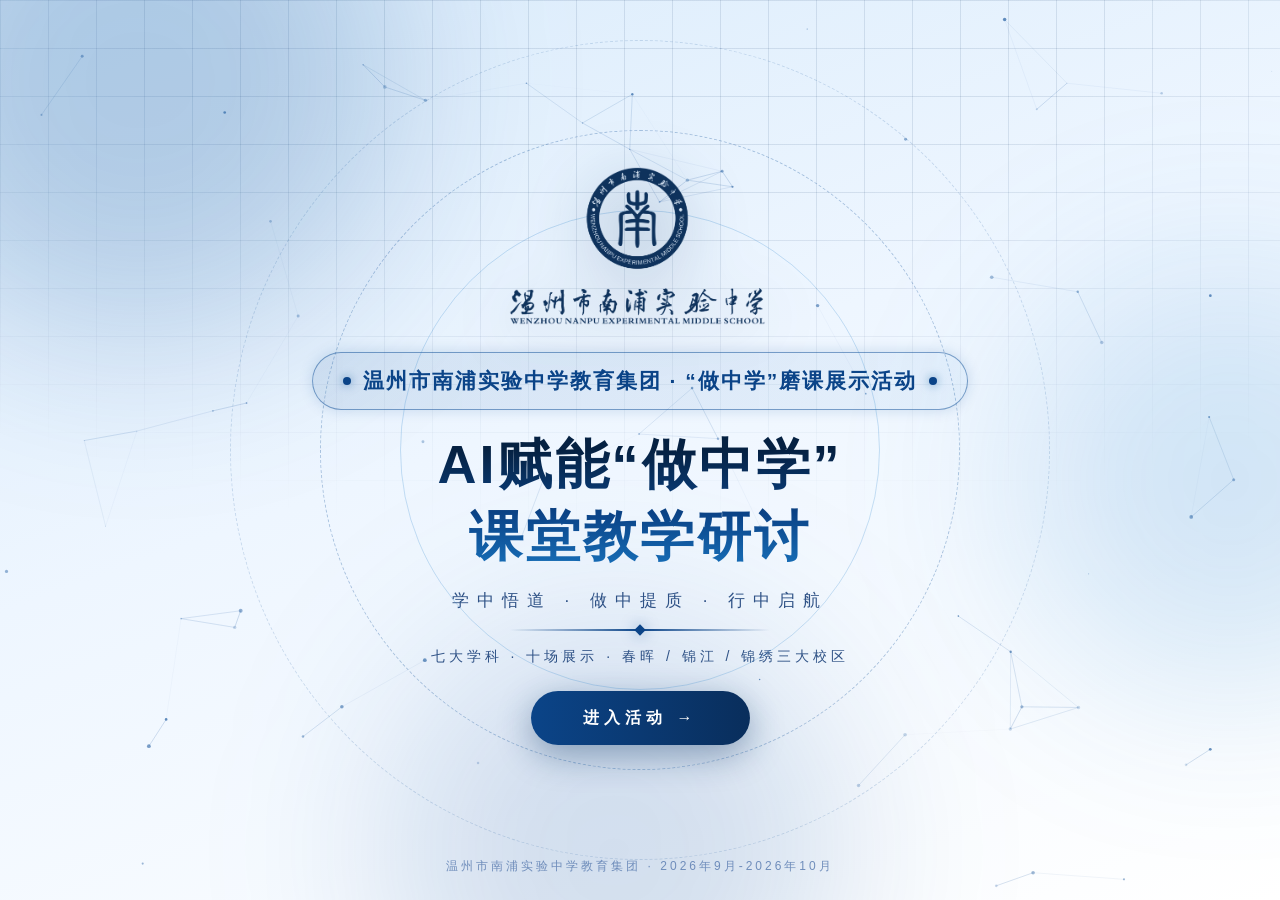
==== WZNP/index.html @ 7d2268b5 "Test v1.0" ====
<!DOCTYPE html>
<html lang="zh-CN">
<head>
<meta charset="UTF-8">
<meta name="viewport" content="width=device-width, initial-scale=1.0">
<title>AI赋能“做中学”课堂教学研讨 —— 温州市南浦实验中学教育集团磨课展示活动</title>
<link rel="stylesheet" href="css/style.css">
</head>
<body>
<div class="bg-grid"></div>
<div class="glow g1"></div><div class="glow g2"></div><div class="glow g3"></div>
<canvas id="particles"></canvas>

<div class="cover">
  <div class="ring r1"></div>
  <div class="ring r2"></div>
  <div class="ring r3"></div>

  <img src="images/logo.png" alt="温州市南浦实验中学" class="cover-logo">
  <div class="cover-badge"><span class="dot"></span>温州市南浦实验中学教育集团 · “做中学”磨课展示活动<span class="dot"></span></div>
  <div class="cover-title">AI赋能“做中学”<br>课堂教学研讨</div>
  <div class="cover-sub">学中悟道 · 做中提质 · 行中启航</div>
  <div class="cover-line"></div>
  <div class="cover-org">七大学科 · 十场展示 · 春晖 / 锦江 / 锦绣三大校区</div>
  <a class="cover-btn" href="zhuzhi.html">进入活动<span class="arrow">→</span></a>
  <div class="cover-foot">温州市南浦实验中学教育集团 · 2026年9月-2026年10月</div>
</div>

<script src="js/common.js"></script>
</body>
</html>
---- WZNP/css/style.css ----
:root{
  --bg:#e6f1fd;
  --card:rgba(255,255,255,.92);
  --card-border:rgba(10,52,100,.30);
  --ink:#052142;
  --muted:#4c6c9a;
  --accent:#0b4488;
  --blue:#092e5c;
  --cyan:#1873bd;
}
*{margin:0;padding:0;box-sizing:border-box;}
html,body{height:100%;}
body{
  font-family:"PingFang SC","Microsoft YaHei","Segoe UI",sans-serif;
  background:linear-gradient(160deg,#d9ebfb 0%,#eef6ff 45%,#ffffff 100%);
  color:var(--ink);
  overflow:hidden;
  line-height:1.6;
}
a{text-decoration:none;}

/* ---------- 背景层（蓝白科技感） ---------- */
.bg-grid{
  position:fixed;inset:0;z-index:0;pointer-events:none;
  background-image:
    linear-gradient(rgba(10,52,100,.11) 1px,transparent 1px),
    linear-gradient(90deg,rgba(10,52,100,.11) 1px,transparent 1px);
  background-size:48px 48px;
  mask-image:radial-gradient(ellipse 90% 60% at 50% 0%,#000 40%,transparent 100%);
  -webkit-mask-image:radial-gradient(ellipse 90% 60% at 50% 0%,#000 40%,transparent 100%);
}
.glow{position:fixed;border-radius:50%;filter:blur(90px);z-index:0;pointer-events:none;}
.glow.g1{width:520px;height:520px;background:rgba(13,77,150,.22);top:-180px;left:-120px;}
.glow.g2{width:420px;height:420px;background:rgba(29,124,201,.16);top:30%;right:-160px;}
.glow.g3{width:460px;height:460px;background:rgba(13,77,150,.16);bottom:-180px;left:30%;}
#particles{position:fixed;inset:0;z-index:0;pointer-events:none;}

/* ---------- 吸顶导航 ---------- */
.topbar{
  position:fixed;top:0;left:0;right:0;z-index:50;
  display:flex;align-items:center;gap:20px;padding:0 26px;height:54px;
  background:rgba(255,255,255,.85);backdrop-filter:blur(14px);
  border-bottom:1px solid rgba(10,52,100,.16);
  box-shadow:0 2px 18px rgba(10,52,100,.08);
}
.logo{display:flex;align-items:center;gap:10px;color:var(--ink);font-size:15px;font-weight:700;letter-spacing:2px;white-space:nowrap;}
.logo em{font-style:normal;font-size:12px;color:var(--muted);font-weight:400;}
.logo-dot{width:9px;height:9px;flex:none;background:linear-gradient(135deg,#1873bd,var(--blue));border-radius:2px;box-shadow:0 0 10px rgba(13,77,150,.5);transform:rotate(45deg);animation:pulse 1.6s infinite;}
@keyframes pulse{0%,100%{opacity:1}50%{opacity:.35}}
.nav-links{margin-left:auto;display:flex;gap:4px;overflow-x:auto;scrollbar-width:none;}
.nav-links::-webkit-scrollbar{display:none;}
.nav-links a{
  padding:5px 13px;border-radius:8px;font-size:13.5px;color:#3a5f95;
  letter-spacing:1px;white-space:nowrap;transition:.2s;
}
.nav-links a:hover{color:var(--accent);background:rgba(13,77,150,.08);}
.nav-links a.on{
  color:#fff;font-weight:700;
  background:linear-gradient(90deg,var(--accent),var(--blue));
  box-shadow:0 4px 14px rgba(10,52,100,.35);
}

/* ---------- 一屏页面骨架 ---------- */
.screen{
  position:relative;z-index:2;height:100vh;
  display:flex;flex-direction:column;
  max-width:1280px;width:100%;margin:0 auto;
  padding:70px 26px 18px;
}

/* 学科页头 */
.sub-head{display:flex;align-items:center;gap:16px;margin-bottom:14px;animation:fadeUp .5s ease;}
.sub-icon{
  width:52px;height:52px;flex:none;border-radius:14px;
  display:flex;align-items:center;justify-content:center;
  font-size:24px;font-weight:800;color:#fff;
  background:linear-gradient(135deg,#1873bd,var(--blue));
  box-shadow:0 8px 24px rgba(10,52,100,.35);
}
.sub-info h1{font-size:25px;letter-spacing:3px;color:#052142;line-height:1.3;}
.sub-info h1 span{
  font-size:13px;letter-spacing:2px;font-weight:400;
  background:linear-gradient(90deg,#0b4488,#092e5c);
  -webkit-background-clip:text;background-clip:text;-webkit-text-fill-color:transparent;
  margin-left:10px;
}
.sub-info p{font-size:13px;color:var(--muted);margin-top:2px;}
.sub-info p b{color:var(--accent);font-weight:600;}

/* 学科横幅 */
.s-banner{
  margin-bottom:12px;padding:10px 18px;border-radius:10px;text-align:center;
  background:linear-gradient(90deg,rgba(13,77,150,.17),rgba(29,124,201,.08),rgba(13,77,150,.17));
  border:1px solid rgba(13,77,150,.38);font-size:14.5px;font-weight:700;
  letter-spacing:3px;color:#092e5c;animation:fadeUp .5s ease;
}

/* 日程列 */
.sessions{flex:1;display:flex;gap:18px;min-height:0;animation:fadeUp .6s ease;}
.sessions.single{max-width:900px;margin:0 auto;width:100%;}
.s-col{flex:1;display:flex;flex-direction:column;min-width:0;min-height:0;}
.s-col-head{
  padding:9px 16px;border-radius:10px;margin-bottom:10px;
  background:linear-gradient(90deg,rgba(13,77,150,.17),rgba(29,124,201,.04));
  border-left:3px solid #0b4488;
  display:flex;flex-wrap:wrap;align-items:center;gap:6px 10px;
}
.s-col-head .date{font-size:15px;font-weight:700;color:#052142;letter-spacing:1px;}
.s-col-head .tag{
  padding:2px 10px;border-radius:999px;font-size:11px;letter-spacing:2px;
  background:rgba(13,77,150,.10);color:var(--accent);border:1px solid rgba(13,77,150,.30);
}
.s-col-head .loc{margin-left:auto;font-size:12px;color:var(--muted);}
.s-col-head .loc b{color:var(--accent);font-weight:600;}

.s-list{flex:1;display:flex;flex-direction:column;gap:8px;min-height:0;}
.s-item{
  flex:1;min-height:0;overflow:hidden;
  background:var(--card);border:1px solid var(--card-border);border-radius:10px;
  padding:8px 15px;display:flex;flex-direction:column;justify-content:center;
  box-shadow:0 2px 10px rgba(10,52,100,.10);
  transition:border-color .25s, box-shadow .25s, transform .25s;
}
.s-item:hover{
  border-color:rgba(13,77,150,.5);
  box-shadow:0 8px 24px rgba(10,52,100,.18);
  transform:translateY(-2px);
}
.s-top{display:flex;flex-wrap:wrap;align-items:center;gap:8px;}
.s-time{font-family:"Consolas","DIN Alternate",monospace;font-weight:700;color:var(--accent);font-size:13px;letter-spacing:.5px;}
.s-tag{
  font-size:11px;padding:1px 9px;border-radius:4px;letter-spacing:2px;
  background:linear-gradient(90deg,rgba(13,77,150,.17),rgba(29,124,201,.12));
  border:1px solid rgba(13,77,150,.38);color:#092e5c;
}
.s-title{font-size:13.5px;color:#052142;font-weight:600;margin-top:3px;line-height:1.45;}
.s-meta{font-size:12px;color:var(--muted);margin-top:2px;}
.s-meta b{color:var(--accent);font-weight:600;}
.s-line{display:flex;flex-wrap:wrap;align-items:baseline;gap:8px;margin-top:3px;}
.s-line .st{font-size:13px;color:#052142;font-weight:600;}
.s-line .sp{font-size:12px;color:var(--muted);white-space:nowrap;}
.s-line .sp b{color:var(--accent);font-weight:600;}

/* 页底导航 */
.page-nav{display:flex;justify-content:space-between;gap:12px;margin-top:14px;animation:fadeUp .7s ease;}
.btn{
  padding:9px 24px;border-radius:999px;font-size:13.5px;letter-spacing:2px;
  border:1px solid rgba(13,77,150,.50);color:var(--accent);
  background:rgba(255,255,255,.9);transition:.25s;white-space:nowrap;
}
.btn:hover{
  border-color:var(--accent);color:#fff;
  background:linear-gradient(90deg,#0b4488,#092e5c);
  box-shadow:0 6px 20px rgba(10,52,100,.35);transform:translateY(-2px);
}
.btn.primary{
  color:#fff;font-weight:700;
  background:linear-gradient(90deg,var(--accent),var(--blue));
  border-color:transparent;box-shadow:0 6px 20px rgba(10,52,100,.35);
}
.btn.primary:hover{filter:brightness(1.08);box-shadow:0 10px 28px rgba(10,52,100,.5);}

@keyframes fadeUp{from{opacity:0;transform:translateY(14px)}to{opacity:1;transform:none}}

/* ---------- 封面页 ---------- */
.cover{
  position:relative;z-index:2;height:100vh;
  display:flex;flex-direction:column;align-items:center;justify-content:center;
  text-align:center;padding:24px;
}
.cover-logo{
  width:min(340px,34vh);height:auto;object-fit:contain;margin-bottom:16px;
  filter:drop-shadow(0 12px 30px rgba(10,52,100,.35));
  animation:fadeUp .5s ease;
}
.ring{position:absolute;border-radius:50%;pointer-events:none;}
.r1{width:640px;height:640px;border:1px dashed rgba(13,77,150,.30);animation:spin 40s linear infinite;}
.r2{width:480px;height:480px;border:1px solid rgba(29,124,201,.22);animation:spin 30s linear infinite reverse;}
.r3{width:820px;height:820px;border:1px dashed rgba(13,77,150,.17);animation:spin 70s linear infinite;}
@keyframes spin{to{transform:rotate(360deg)}}
.cover-badge{
  display:inline-flex;align-items:center;gap:12px;
  padding:11px 30px;border-radius:999px;
  border:1px solid rgba(13,77,150,.50);
  background:linear-gradient(90deg,rgba(13,77,150,.10),rgba(29,124,201,.06));
  font-size:21px;font-weight:700;letter-spacing:2px;color:var(--accent);
  box-shadow:0 0 14px rgba(13,77,150,.17);
  margin-bottom:18px;animation:fadeUp .6s ease;
}
.cover-badge .dot{width:8px;height:8px;border-radius:50%;background:#0b4488;box-shadow:0 0 10px rgba(13,77,150,.6);animation:pulse 1.6s infinite;}
.cover-title{
  font-size:clamp(30px,5.4vw,54px);font-weight:800;letter-spacing:3px;line-height:1.35;
  background:linear-gradient(180deg,#052142 15%,#0b4488 60%,#1873bd 100%);
  -webkit-background-clip:text;background-clip:text;-webkit-text-fill-color:transparent;
  animation:fadeUp .7s ease;
}
.cover-sub{font-size:clamp(13px,1.8vw,17px);color:#2f5286;letter-spacing:8px;margin-top:14px;animation:fadeUp .8s ease;}
.cover-line{
  width:260px;height:2px;margin:14px auto;
  background:linear-gradient(90deg,transparent,#0b4488,transparent);position:relative;
  animation:fadeUp .9s ease;
}
.cover-line::after{content:"";position:absolute;left:50%;top:-3px;width:8px;height:8px;transform:translateX(-50%) rotate(45deg);background:#0b4488;box-shadow:0 0 14px rgba(13,77,150,.5);}
.cover-org{font-size:14px;color:#2f5286;letter-spacing:4px;animation:fadeUp 1s ease;}
.cover-btn{
  margin-top:24px;padding:14px 52px;border-radius:999px;
  font-size:16px;font-weight:700;letter-spacing:5px;color:#fff;
  background:linear-gradient(90deg,#0b4488,#092e5c);
  box-shadow:0 10px 34px rgba(10,52,100,.4);
  transition:.3s;animation:fadeUp 1.1s ease;
  display:inline-flex;align-items:center;gap:10px;
}
.cover-btn:hover{transform:translateY(-3px) scale(1.03);box-shadow:0 16px 46px rgba(10,52,100,.55);}
.cover-btn .arrow{animation:nudge 1.4s infinite;}
@keyframes nudge{0%,100%{transform:translateX(0)}50%{transform:translateX(5px)}}
.cover-foot{
  position:absolute;bottom:24px;left:0;right:0;text-align:center;
  font-size:12px;color:#6f8dbb;letter-spacing:3px;
  animation:fadeUp 1.2s ease;
}

/* ---------- 学科导航页 ---------- */
.menu-head{display:flex;flex-wrap:wrap;align-items:flex-end;gap:14px 24px;margin-bottom:16px;animation:fadeUp .5s ease;}
.menu-head h1{font-size:24px;letter-spacing:3px;color:#052142;}
.menu-head h1 em{font-style:normal;
  background:linear-gradient(90deg,#0b4488,#092e5c);
  -webkit-background-clip:text;background-clip:text;-webkit-text-fill-color:transparent;}
.menu-stats{margin-left:auto;display:flex;gap:10px;flex-wrap:wrap;}
.mstat{
  padding:6px 16px;border-radius:10px;text-align:center;
  background:var(--card);border:1px solid var(--card-border);
  box-shadow:0 2px 10px rgba(10,52,100,.10);
}
.mstat .n{font-size:18px;font-weight:800;color:var(--accent);font-family:"Consolas",monospace;}
.mstat .l{font-size:10.5px;color:var(--muted);letter-spacing:2px;}
.menu-grid{
  flex:1;display:grid;gap:14px;min-height:0;
  grid-template-columns:repeat(4,1fr);grid-auto-rows:1fr;
  animation:fadeUp .6s ease;
}
.mcard{
  position:relative;display:flex;flex-direction:column;justify-content:center;gap:8px;
  background:var(--card);border:1px solid var(--card-border);border-radius:14px;
  padding:18px 20px;color:var(--ink);
  box-shadow:0 2px 10px rgba(10,52,100,.10);
  transition:transform .25s, border-color .25s, box-shadow .25s;
  overflow:hidden;
}
.mcard::after{
  content:"";position:absolute;top:0;left:0;right:0;height:2px;
  background:linear-gradient(90deg,transparent,#0b4488,transparent);opacity:0;transition:.25s;
}
.mcard:hover{transform:translateY(-4px);border-color:rgba(13,77,150,.45);box-shadow:0 14px 34px rgba(10,52,100,.18);}
.mcard:hover::after{opacity:1;}
.mcard .mi{
  width:44px;height:44px;border-radius:12px;display:flex;align-items:center;justify-content:center;
  font-size:20px;font-weight:800;color:#fff;
  background:linear-gradient(135deg,#1873bd,var(--blue));
  box-shadow:0 6px 16px rgba(10,52,100,.35);
}
.mcard h3{font-size:16px;letter-spacing:2px;color:#052142;}
.mcard .mline{font-size:12px;color:var(--muted);line-height:1.6;}
.mcard .mline b{color:var(--accent);font-weight:600;}
.mcard .go{font-size:12px;color:var(--accent);letter-spacing:2px;}
.mcard.info{border-style:dashed;background:rgba(13,77,150,.04);}
.mcard.info .kw{font-size:13.5px;color:#33507b;line-height:1.9;letter-spacing:1px;}
.mcard.info .kw span{color:var(--accent);font-weight:700;}

/* ---------- 响应式 ---------- */
@media (max-height:800px){
  .cover-logo{width:min(260px,28vh);height:auto;margin-bottom:12px;}
  .cover-badge{font-size:17px;padding:9px 24px;letter-spacing:1.5px;}
  .cover-title{font-size:clamp(24px,4.6vw,44px);}
  .sub-info h1{font-size:21px;}
  .sub-icon{width:44px;height:44px;font-size:20px;}
  .s-title,.s-line .st{font-size:12.5px;}
  .s-meta,.s-line .sp,.s-col-head .loc{font-size:11.5px;}
  .screen{padding-top:64px;}
}
@media (max-width:860px){
  .menu-grid{grid-template-columns:repeat(2,1fr);}
  .sessions{flex-direction:column;overflow-y:auto;}
  .logo em{display:none;}
}
@media (max-width:640px){
  body{overflow:auto;}
  .screen,.cover{height:auto;min-height:100vh;}
  .sessions.single{max-width:100%;}
  .menu-grid{grid-auto-rows:minmax(130px,auto);}
  .page-nav{flex-direction:column;}
  .btn{text-align:center;}
  .cover-logo{width:min(220px,55vw);height:auto;}
  .cover-badge{font-size:15px;padding:9px 18px;letter-spacing:1px;}
}

/* ---------- 活动主旨页（简洁大气 · 左对齐） ---------- */
.z-wrap{
  max-width:960px;width:100%;margin:0 auto;flex:1;min-height:0;
  display:flex;flex-direction:column;justify-content:center;gap:28px;
  animation:fadeUp .6s ease;overflow:hidden;
}
.z-label{
  display:flex;align-items:center;gap:12px;
  font-size:13px;letter-spacing:4px;color:var(--accent);font-weight:600;
}
.z-label::before{content:"";width:26px;height:2px;background:var(--accent);}
.z-theme{
  font-size:clamp(24px,3.4vw,34px);font-weight:800;letter-spacing:3px;
  color:#052142;line-height:1.45;margin-top:6px;
}
.z-text{max-width:840px;}
.z-text p{color:#33497c;font-size:15px;line-height:2;text-align:justify;text-indent:2em;}
.z-text p b{color:var(--accent);font-weight:600;}
.z-kws{display:flex;gap:40px;flex-wrap:wrap;}
.z-item{border-left:2px solid rgba(13,77,150,.50);padding-left:16px;}
.z-item .no{font-size:12px;letter-spacing:3px;color:var(--accent);font-family:"Consolas",monospace;}
.z-item .t{font-size:19px;font-weight:800;letter-spacing:2px;color:#052142;margin:2px 0;}
.z-item .t span{color:var(--accent);}
.z-item .d{font-size:12px;color:var(--muted);letter-spacing:1px;}
.z-foot{color:var(--muted);font-size:13px;letter-spacing:2px;}
@media (max-width:640px){.z-kws{flex-direction:column;gap:18px;}}
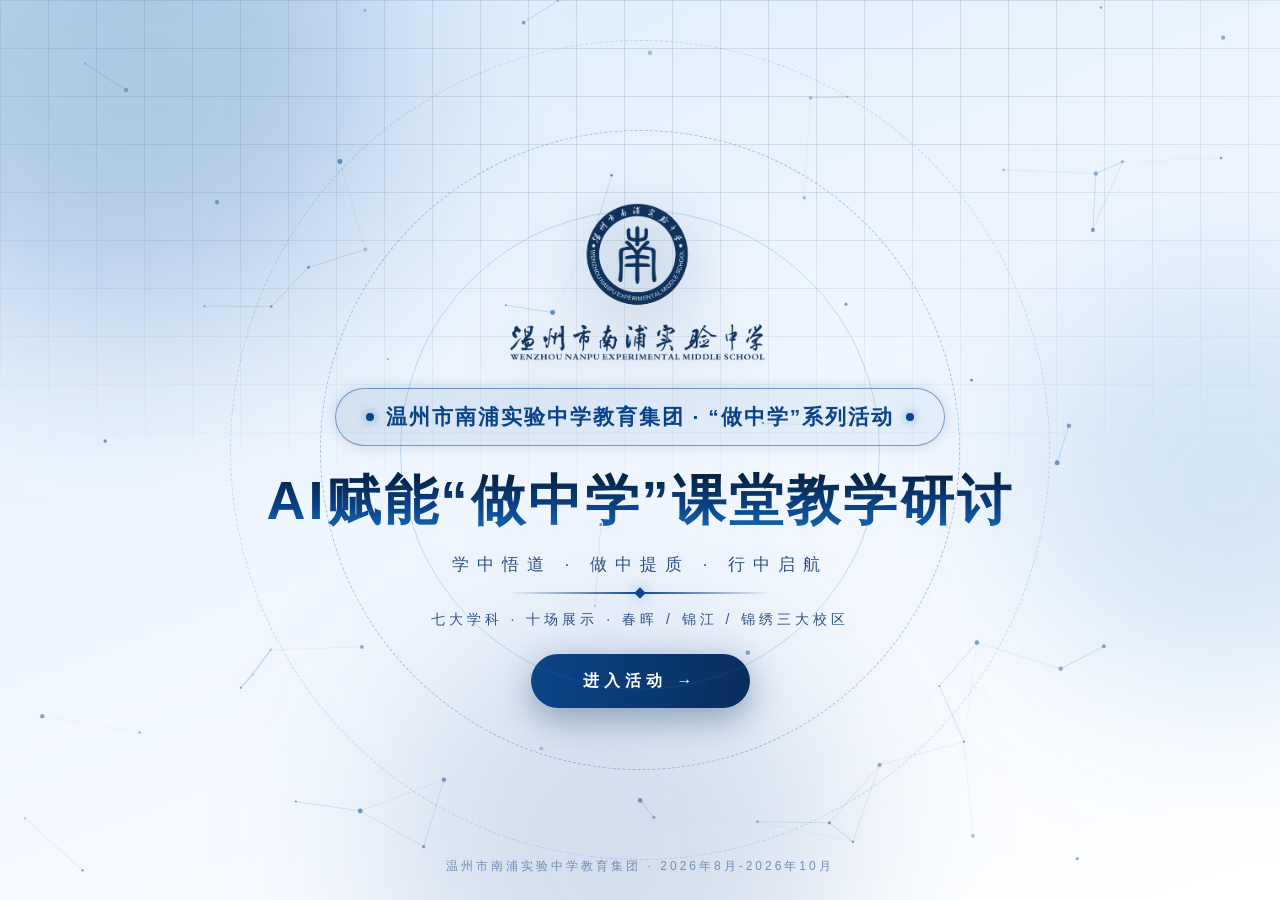
==== commit 63f952bf: "WZNP v2.0" ====
--- a/WZNP/index.html
+++ b/WZNP/index.html
@@ -3,7 +3,7 @@
 <head>
 <meta charset="UTF-8">
 <meta name="viewport" content="width=device-width, initial-scale=1.0">
-<title>AI赋能“做中学”课堂教学研讨 —— 温州市南浦实验中学教育集团磨课展示活动</title>
+<title>温州市南浦实验中学教育集团 · “做中学”系列活动</title>
 <link rel="stylesheet" href="css/style.css">
 </head>
 <body>
@@ -12,18 +12,15 @@
 <canvas id="particles"></canvas>
 
 <div class="cover">
-  <div class="ring r1"></div>
-  <div class="ring r2"></div>
-  <div class="ring r3"></div>
-
+  <div class="ring r1"></div><div class="ring r2"></div><div class="ring r3"></div>
   <img src="images/logo.png" alt="温州市南浦实验中学" class="cover-logo">
-  <div class="cover-badge"><span class="dot"></span>温州市南浦实验中学教育集团 · “做中学”磨课展示活动<span class="dot"></span></div>
-  <div class="cover-title">AI赋能“做中学”<br>课堂教学研讨</div>
-  <div class="cover-sub">学中悟道 · 做中提质 · 行中启航</div>
+  <div class="cover-badge"><span class="dot"></span>温州市南浦实验中学教育集团 · “做中学”系列活动<span class="dot"></span></div>
+  <h1 class="cover-title">AI赋能“做中学”课堂教学研讨</h1>
+  <p class="cover-sub">学中悟道 · 做中提质 · 行中启航</p>
   <div class="cover-line"></div>
   <div class="cover-org">七大学科 · 十场展示 · 春晖 / 锦江 / 锦绣三大校区</div>
   <a class="cover-btn" href="zhuzhi.html">进入活动<span class="arrow">→</span></a>
-  <div class="cover-foot">温州市南浦实验中学教育集团 · 2026年9月-2026年10月</div>
+  <div class="cover-foot">温州市南浦实验中学教育集团 · 2026年8月-2026年10月</div>
 </div>
 
 <script src="js/common.js"></script>
--- a/WZNP/css/style.css
+++ b/WZNP/css/style.css
@@ -12,14 +12,14 @@
 html,body{height:100%;}
 body{
   font-family:"PingFang SC","Microsoft YaHei","Segoe UI",sans-serif;
-  background:linear-gradient(160deg,#d9ebfb 0%,#eef6ff 45%,#ffffff 100%);
+  background:linear-gradient(160deg,#d9ebfb 0%,#eff6ff 45%,#ffffff 100%);
   color:var(--ink);
   overflow:hidden;
   line-height:1.6;
 }
 a{text-decoration:none;}
 
-/* ---------- 背景层（蓝白科技感） ---------- */
+/* ---------- 背景层 ---------- */
 .bg-grid{
   position:fixed;inset:0;z-index:0;pointer-events:none;
   background-image:
@@ -41,7 +41,7 @@
   display:flex;align-items:center;gap:20px;padding:0 26px;height:54px;
   background:rgba(255,255,255,.85);backdrop-filter:blur(14px);
   border-bottom:1px solid rgba(10,52,100,.16);
-  box-shadow:0 2px 18px rgba(10,52,100,.08);
+  box-shadow:0 2px 18px rgba(10,52,100,.10);
 }
 .logo{display:flex;align-items:center;gap:10px;color:var(--ink);font-size:15px;font-weight:700;letter-spacing:2px;white-space:nowrap;}
 .logo em{font-style:normal;font-size:12px;color:var(--muted);font-weight:400;}
@@ -90,7 +90,7 @@
 /* 学科横幅 */
 .s-banner{
   margin-bottom:12px;padding:10px 18px;border-radius:10px;text-align:center;
-  background:linear-gradient(90deg,rgba(13,77,150,.17),rgba(29,124,201,.08),rgba(13,77,150,.17));
+  background:linear-gradient(90deg,rgba(13,77,150,.17),rgba(29,124,201,.10),rgba(13,77,150,.17));
   border:1px solid rgba(13,77,150,.38);font-size:14.5px;font-weight:700;
   letter-spacing:3px;color:#092e5c;animation:fadeUp .5s ease;
 }
@@ -101,14 +101,14 @@
 .s-col{flex:1;display:flex;flex-direction:column;min-width:0;min-height:0;}
 .s-col-head{
   padding:9px 16px;border-radius:10px;margin-bottom:10px;
-  background:linear-gradient(90deg,rgba(13,77,150,.17),rgba(29,124,201,.04));
+  background:linear-gradient(90deg,rgba(13,77,150,.17),rgba(29,124,201,.06));
   border-left:3px solid #0b4488;
   display:flex;flex-wrap:wrap;align-items:center;gap:6px 10px;
 }
 .s-col-head .date{font-size:15px;font-weight:700;color:#052142;letter-spacing:1px;}
 .s-col-head .tag{
   padding:2px 10px;border-radius:999px;font-size:11px;letter-spacing:2px;
-  background:rgba(13,77,150,.10);color:var(--accent);border:1px solid rgba(13,77,150,.30);
+  background:rgba(13,77,150,.14);color:var(--accent);border:1px solid rgba(13,77,150,.38);
 }
 .s-col-head .loc{margin-left:auto;font-size:12px;color:var(--muted);}
 .s-col-head .loc b{color:var(--accent);font-weight:600;}
@@ -130,7 +130,7 @@
 .s-time{font-family:"Consolas","DIN Alternate",monospace;font-weight:700;color:var(--accent);font-size:13px;letter-spacing:.5px;}
 .s-tag{
   font-size:11px;padding:1px 9px;border-radius:4px;letter-spacing:2px;
-  background:linear-gradient(90deg,rgba(13,77,150,.17),rgba(29,124,201,.12));
+  background:linear-gradient(90deg,rgba(13,77,150,.17),rgba(29,124,201,.17));
   border:1px solid rgba(13,77,150,.38);color:#092e5c;
 }
 .s-title{font-size:13.5px;color:#052142;font-weight:600;margin-top:3px;line-height:1.45;}
@@ -262,48 +262,13 @@
 .mcard .mline{font-size:12px;color:var(--muted);line-height:1.6;}
 .mcard .mline b{color:var(--accent);font-weight:600;}
 .mcard .go{font-size:12px;color:var(--accent);letter-spacing:2px;}
-.mcard.info{border-style:dashed;background:rgba(13,77,150,.04);}
-.mcard.info .kw{font-size:13.5px;color:#33507b;line-height:1.9;letter-spacing:1px;}
-.mcard.info .kw span{color:var(--accent);font-weight:700;}
-
-/* ---------- 响应式 ---------- */
-@media (max-height:800px){
-  .cover-logo{width:min(260px,28vh);height:auto;margin-bottom:12px;}
-  .cover-badge{font-size:17px;padding:9px 24px;letter-spacing:1.5px;}
-  .cover-title{font-size:clamp(24px,4.6vw,44px);}
-  .sub-info h1{font-size:21px;}
-  .sub-icon{width:44px;height:44px;font-size:20px;}
-  .s-title,.s-line .st{font-size:12.5px;}
-  .s-meta,.s-line .sp,.s-col-head .loc{font-size:11.5px;}
-  .screen{padding-top:64px;}
-}
-@media (max-width:860px){
-  .menu-grid{grid-template-columns:repeat(2,1fr);}
-  .sessions{flex-direction:column;overflow-y:auto;}
-  .logo em{display:none;}
-}
-@media (max-width:640px){
-  body{overflow:auto;}
-  .screen,.cover{height:auto;min-height:100vh;}
-  .sessions.single{max-width:100%;}
-  .menu-grid{grid-auto-rows:minmax(130px,auto);}
-  .page-nav{flex-direction:column;}
-  .btn{text-align:center;}
-  .cover-logo{width:min(220px,55vw);height:auto;}
-  .cover-badge{font-size:15px;padding:9px 18px;letter-spacing:1px;}
-}
-
-/* ---------- 活动主旨页（简洁大气 · 左对齐） ---------- */
+
+/* ---------- 活动主旨页 ---------- */
 .z-wrap{
   max-width:960px;width:100%;margin:0 auto;flex:1;min-height:0;
   display:flex;flex-direction:column;justify-content:center;gap:28px;
   animation:fadeUp .6s ease;overflow:hidden;
 }
-.z-label{
-  display:flex;align-items:center;gap:12px;
-  font-size:13px;letter-spacing:4px;color:var(--accent);font-weight:600;
-}
-.z-label::before{content:"";width:26px;height:2px;background:var(--accent);}
 .z-theme{
   font-size:clamp(24px,3.4vw,34px);font-weight:800;letter-spacing:3px;
   color:#052142;line-height:1.45;margin-top:6px;
@@ -319,3 +284,30 @@
 .z-item .d{font-size:12px;color:var(--muted);letter-spacing:1px;}
 .z-foot{color:var(--muted);font-size:13px;letter-spacing:2px;}
 @media (max-width:640px){.z-kws{flex-direction:column;gap:18px;}}
+
+/* ---------- 响应式 ---------- */
+@media (max-height:800px){
+  .cover-logo{width:min(260px,28vh);height:auto;margin-bottom:12px;}
+  .cover-badge{font-size:17px;padding:9px 24px;letter-spacing:1.5px;}
+  .cover-title{font-size:clamp(24px,4.6vw,44px);}
+  .sub-info h1{font-size:21px;}
+  .sub-icon{width:44px;height:44px;font-size:20px;}
+  .s-title,.s-line .st{font-size:12.5px;}
+  .s-meta,.s-line .sp,.s-col-head .loc{font-size:11.5px;}
+  .screen{padding-top:64px;}
+}
+@media (max-width:860px){
+  .menu-grid{grid-template-columns:repeat(2,1fr);}
+  .sessions{flex-direction:column;overflow-y:auto;}
+  .logo em{display:none;}
+}
+@media (max-width:640px){
+  body{overflow:auto;}
+  .screen,.cover{height:auto;min-height:100vh;}
+  .sessions.single{max-width:100%;}
+  .menu-grid{grid-auto-rows:minmax(130px,auto);}
+  .page-nav{flex-direction:column;}
+  .btn{text-align:center;}
+  .cover-logo{width:min(220px,55vw);height:auto;}
+  .cover-badge{font-size:15px;padding:9px 18px;letter-spacing:1px;}
+}
